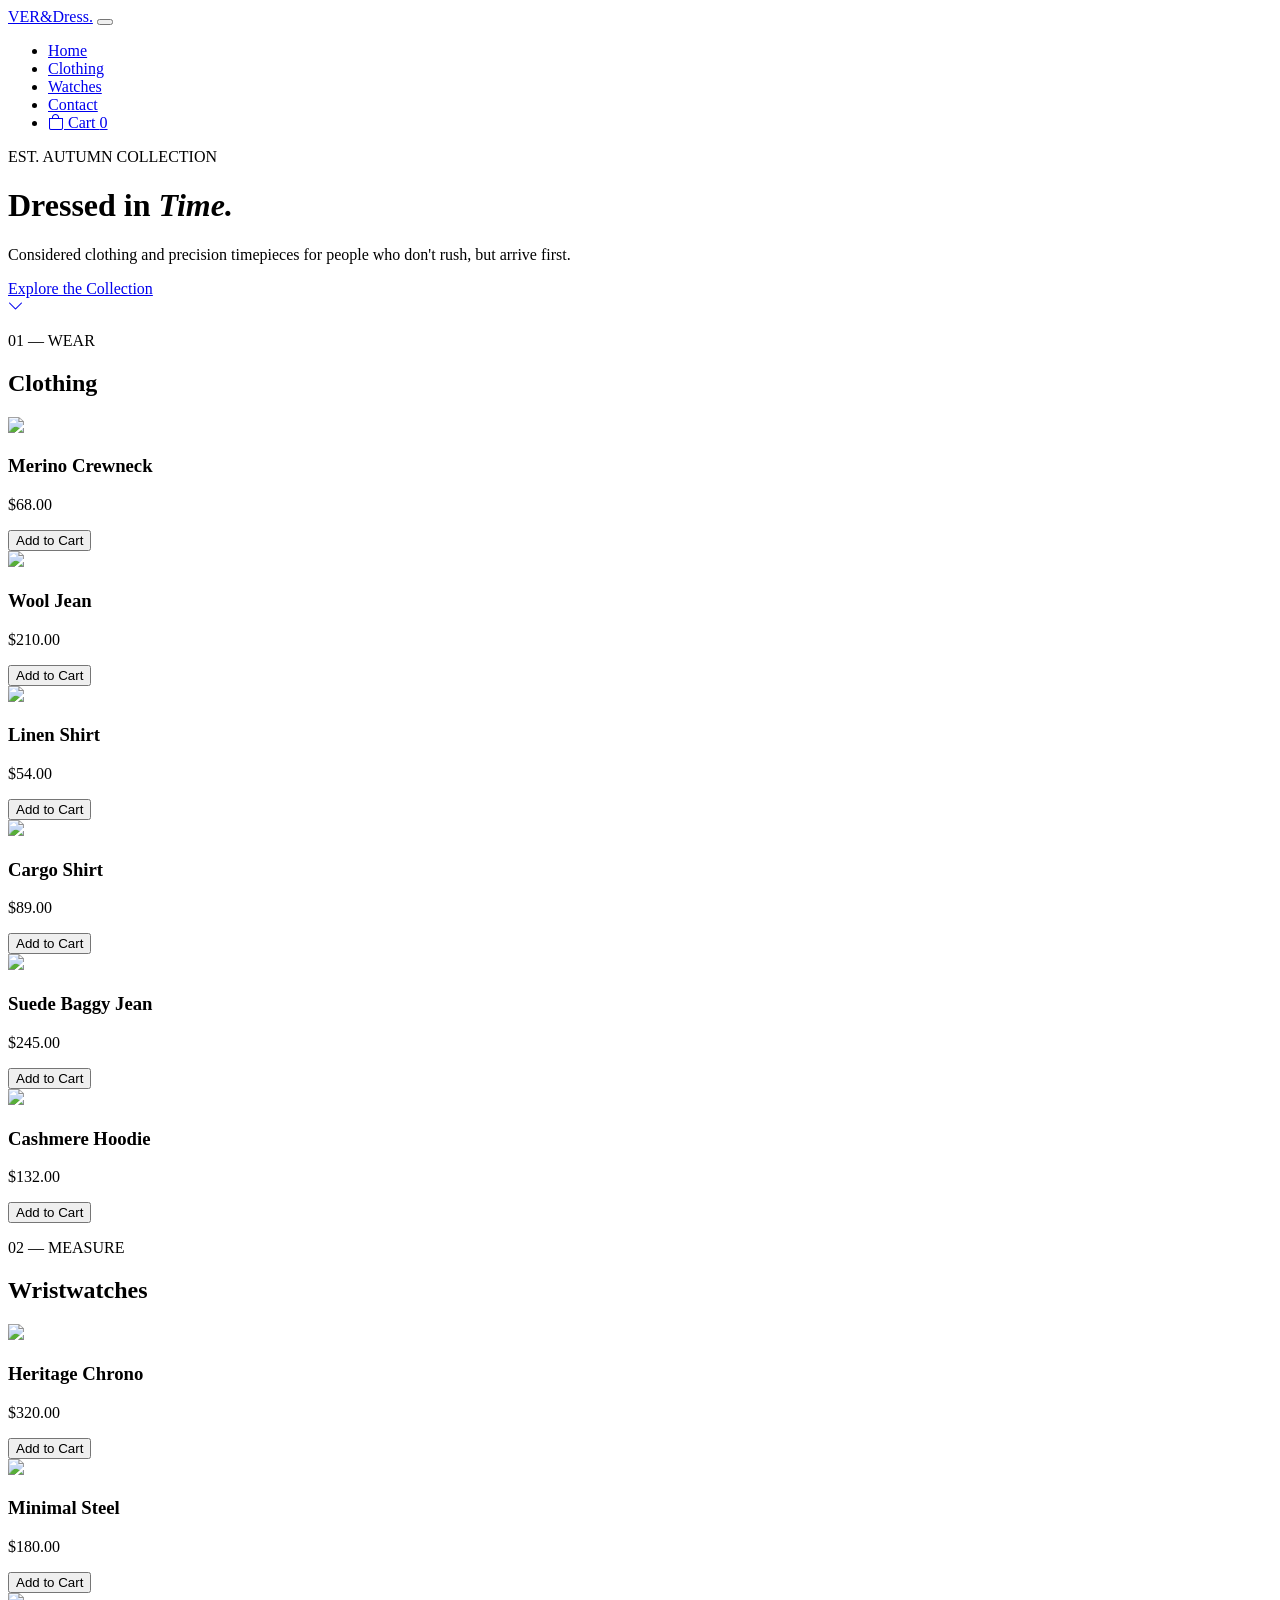
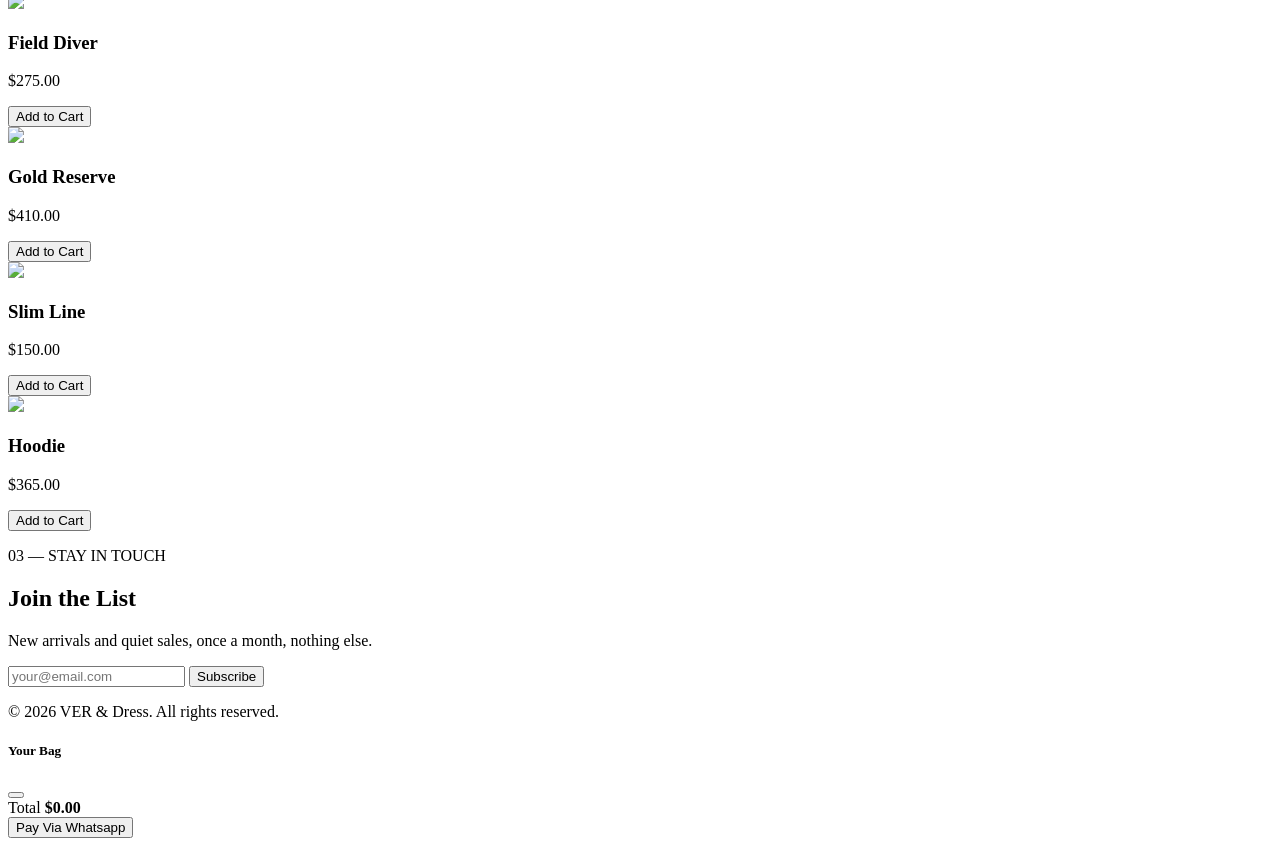
==== index.html @ 5bb6c285 "Add initial HTML structure for the website" ====
<!DOCTYPE html>
<html lang="en">
<head>
<meta charset="UTF-8">
<meta name="viewport" content="width=device-width, initial-scale=1.0">
<title>VER &amp; Dress — Clothing &amp; Timepieces</title>

<!-- Bootstrap 5 -->
<link rel="stylesheet" href="/css/bootstrap.min.css">

<!-- Icons -->
<link rel="stylesheet" href="https://cdn.jsdelivr.net/npm/bootstrap-icons@1.11.3/font/bootstrap-icons.css">
<!-- Fonts -->
<link rel="preconnect" href="https://fonts.googleapis.com">
<link href="https://fonts.googleapis.com/css2?family=Playfair+Display:wght@600;700;800&family=Inter:wght@400;500;600&display=swap" rel="stylesheet">

<link rel="stylesheet" href="new.css">
</head>
<body>

<!-- NAVBAR -->
<nav class="navbar navbar-expand-lg navbar-dark fixed-top" id="mainNav">
  <div class="container">
    <a class="navbar-brand" href="#home">VER<span>&amp;Dress.</span></a>

    <button class="navbar-toggler" type="button" data-bs-toggle="collapse" data-bs-target="#nav">
      <span class="navbar-toggler-icon"></span>
    </button>
    <div class="collapse navbar-collapse" id="nav">
      <ul class="navbar-nav ms-auto align-items-lg-center gap-lg-2">
        <li class="nav-item"><a class="nav-link" href="#home">Home</a></li>
        <li class="nav-item"><a class="nav-link" href="#clothing">Clothing</a></li>
        <li class="nav-item"><a class="nav-link" href="#watches">Watches</a></li>
        <li class="nav-item"><a class="nav-link" href="#contact">Contact</a></li>
        <li class="nav-item">
          <a class="nav-link cart-link" href="#" role="button" data-bs-toggle="offcanvas" data-bs-target="#cartOffcanvas" aria-controls="cartOffcanvas">
            <i class="bi bi-bag"></i> Cart <span class="badge" id="cartCount">0</span>
          </a>
        </li>
      </ul>
    </div>
  </div>
</nav>

<!-- HERO -->
<header id="home" class="hero d-flex align-items-center">
  <div class="hero-overlay"></div>
  <div class="container position-relative text-center reveal">
    <p class="eyebrow">EST. AUTUMN COLLECTION</p>
    <h1 class="hero-title">Dressed in <em>Time.</em></h1>
    <p class="hero-sub">Considered clothing and precision timepieces for people who don't rush, but arrive first.</p>
    <a href="#clothing" class="btn btn-gold btn-lg mt-3">Explore the Collection</a>
  </div>
  <a href="#clothing" class="scroll-cue"><i class="bi bi-chevron-down"></i></a>
</header>

<!-- CLOTHING -->
<section id="clothing" class="py-5 section-dark">
  <div class="container">
    <div class="section-head reveal">
      <p class="eyebrow">01 — WEAR</p>
      <h2>Clothing</h2>
    </div>
    <div class="row g-4">

      <div class="col-12 col-md-4 col-lg-4 reveal">
        <div class="product-card">
          <div><img src="./image/images (1)agy3.jpg" class="img-fluid col-lg-12"></div>
          <div class="product-body">
            <h3>Merino Crewneck</h3>
            <p class="price">$68.00</p>
            <button class="cart w-100" data-name="Merino Crewneck" data-price="68.00">Add to Cart</button>
          </div>
        </div>
      </div>

      <div class="col-12 col-md-4 reveal">
        <div class="product-card">
          <div><img src="./image/images (1)bagy2.jpg" class="img-fluid"></div>
          <div class="product-body">
            <h3>Wool Jean</h3>
            <p class="price">$210.00</p>
            <button class="cart w-100" data-name="Wool Jean" data-price="210.00">Add to Cart</button>
          </div>
        </div>
      </div>

      <div class="col-12 col-md-4 reveal">
        <div class="product-card">
          <div><img src="./image/images (1)lady.jpg" class="img-fluid"></div>
          <div class="product-body">
            <h3>Linen Shirt</h3>
            <p class="price">$54.00</p>
            <button class="cart w-100" data-name="Linen Shirt" data-price="54.00">Add to Cart</button>
          </div>
        </div>
      </div>

      <div class="col-12 col-md-4 reveal">
        <div class="product-card">
          <div><img src="./image/shirt.avif" class="img-fluid"></div>
          <div class="product-body">
            <h3>Cargo Shirt</h3>
            <p class="price">$89.00</p>
            <button class="cart w-100" data-name="Cargo Shirt" data-price="89.00">Add to Cart</button>
          </div>
        </div>
      </div>

      <div class="col-12 col-md-4 reveal">
        <div class="product-card">
          <div><img src="./image/images (1) baggy.jpg" class="img-fluid"></div>
          <div class="product-body">
            <h3>Suede Baggy Jean</h3>
            <p class="price">$245.00</p>
            <button class="cart w-100" data-name="Suede Baggy Jean" data-price="245.00">Add to Cart</button>
          </div>
        </div>
      </div>

      <div class="col-12 col-md-4 reveal">
        <div class="product-card">
          <div><img src="./image/shopping.avif" class="img-fluid"></div>
          <div class="product-body">
            <h3>Cashmere Hoodie</h3>
            <p class="price">$132.00</p>
            <button class="cart w-100" data-name="Cashmere Hoodie" data-price="132.00">Add to Cart</button>
          </div>
        </div>
      </div>

    </div>
  </div>
</section>

<!-- WATCHES -->
<section id="watches" class="py-5 section-light">
  <div class="container">
    <div class="section-head reveal">
      <p class="eyebrow">02 — MEASURE</p>
      <h2>Wristwatches</h2>
    </div>
    <div class="row g-4">

      <div class="col-12 col-md-4 reveal">
        <div class="product-card watch">
          <div><img src="./image/downloadwatcg.avif" class="img-fluid"></div>
          <div class="product-body">
            <h3>Heritage Chrono</h3>
            <p class="price">$320.00</p>
            <button class="cart w-100" data-name="Heritage Chrono" data-price="320.00">Add to Cart</button>
          </div>
        </div>
      </div>

      <div class="col-12 col-md-4 reveal">
        <div class="product-card watch">
          <div><img src="./image/images (1)watch6.jpg" class="img-fluid"></div>
          <div class="product-body">
            <h3>Minimal Steel</h3>
            <p class="price">$180.00</p>
            <button class="cart w-100" data-name="Minimal Steel" data-price="180.00">Add to Cart</button>
          </div>
        </div>
      </div>

      <div class="col-12 col-md-4 reveal">
        <div class="product-card watch">
          <div><img src="./image/shopping (1).avif" class="img-fluid"></div>
          <div class="product-body">
            <h3>Field Diver</h3>
            <p class="price">$275.00</p>
            <button class="cart w-100" data-name="Field Diver" data-price="275.00">Add to Cart</button>
          </div>
        </div>
      </div>

      <div class="col-12 col-md-4 reveal">
        <div class="product-card watch">
          <div><img src="./image/images (1)watch6.jpg" class="img-fluid"></div>
          <div class="product-body">
            <h3>Gold Reserve</h3>
            <p class="price">$410.00</p>
            <button class="cart w-100" data-name="Gold Reserve" data-price="410.00">Add to Cart</button>
          </div>
        </div>
      </div>

      <div class="col-12 col-md-4 reveal">
        <div class="product-card watch">
          <div><img src="./image/shopping (1).avif" class="img-fluid"></div>
          <div class="product-body">
            <h3>Slim Line</h3>
            <p class="price">$150.00</p>
            <button class="cart w-100" data-name="Slim Line" data-price="150.00">Add to Cart</button>
          </div>
        </div>
      </div>

      <div class="col-12 col-md-4 reveal">
        <div class="product-card watch">
          <div><img src="./image/shopping.avif" class="img-fluid"></div>
          <div class="product-body">
            <h3>Hoodie</h3>
            <p class="price">$365.00</p>
            <button class="cart w-100" data-name="Hoodie" data-price="365.00">Add to Cart</button>
          </div>
        </div>
      </div>

    </div>
  </div>
</section>

<!-- CONTACT / NEWSLETTER -->
<section id="contact" class="py-5 section-dark text-center">
  <div class="container reveal">
    <p class="eyebrow">03 — STAY IN TOUCH</p>
    <h2>Join the List</h2>
    <p class="hero-sub mb-4">New arrivals and quiet sales, once a month, nothing else.</p>
    <form class="newsletter mx-auto" onsubmit="return false;">
      <input type="email" placeholder="your@email.com" required>
      <button class="btn btn-gold" type="submit">Subscribe</button>
    </form>
  </div>
</section>

<footer class="footer text-center py-4">
  <p class="mb-0">&copy; 2026 VER &amp; Dress. All rights reserved.</p>
</footer>

<!-- CART OFFCANVAS (Bootstrap component — handles open/close/backdrop itself) -->
<div class="offcanvas offcanvas-end" tabindex="-1" id="cartOffcanvas" aria-labelledby="cartOffcanvasLabel">
  <div class="offcanvas-header">
    <h5 class="offcanvas-title" id="cartOffcanvasLabel">Your Bag</h5>
    <button type="button" class="btn-close" data-bs-dismiss="offcanvas" aria-label="Close"></button>
  </div>
  <div class="offcanvas-body d-flex flex-column">
    <div id="cartItems" class="flex-grow-1"></div>
    <div class="border-top pt-3 mt-2">
      <div class="d-flex justify-content-between mb-3">
        <span>Total</span>
        <strong id="cartTotal">$0.00</strong>
      </div>
      <button onclick="pay()" class="btn btn-gold w-100">Pay Via Whatsapp</button>
    </div>
  </div>
</div>

<div class="toast-note" id="toastNote"></div>

<script src="/js/bootstrap.bundle.js"></script>
<script src="new.js"></script>
</body>
</html>
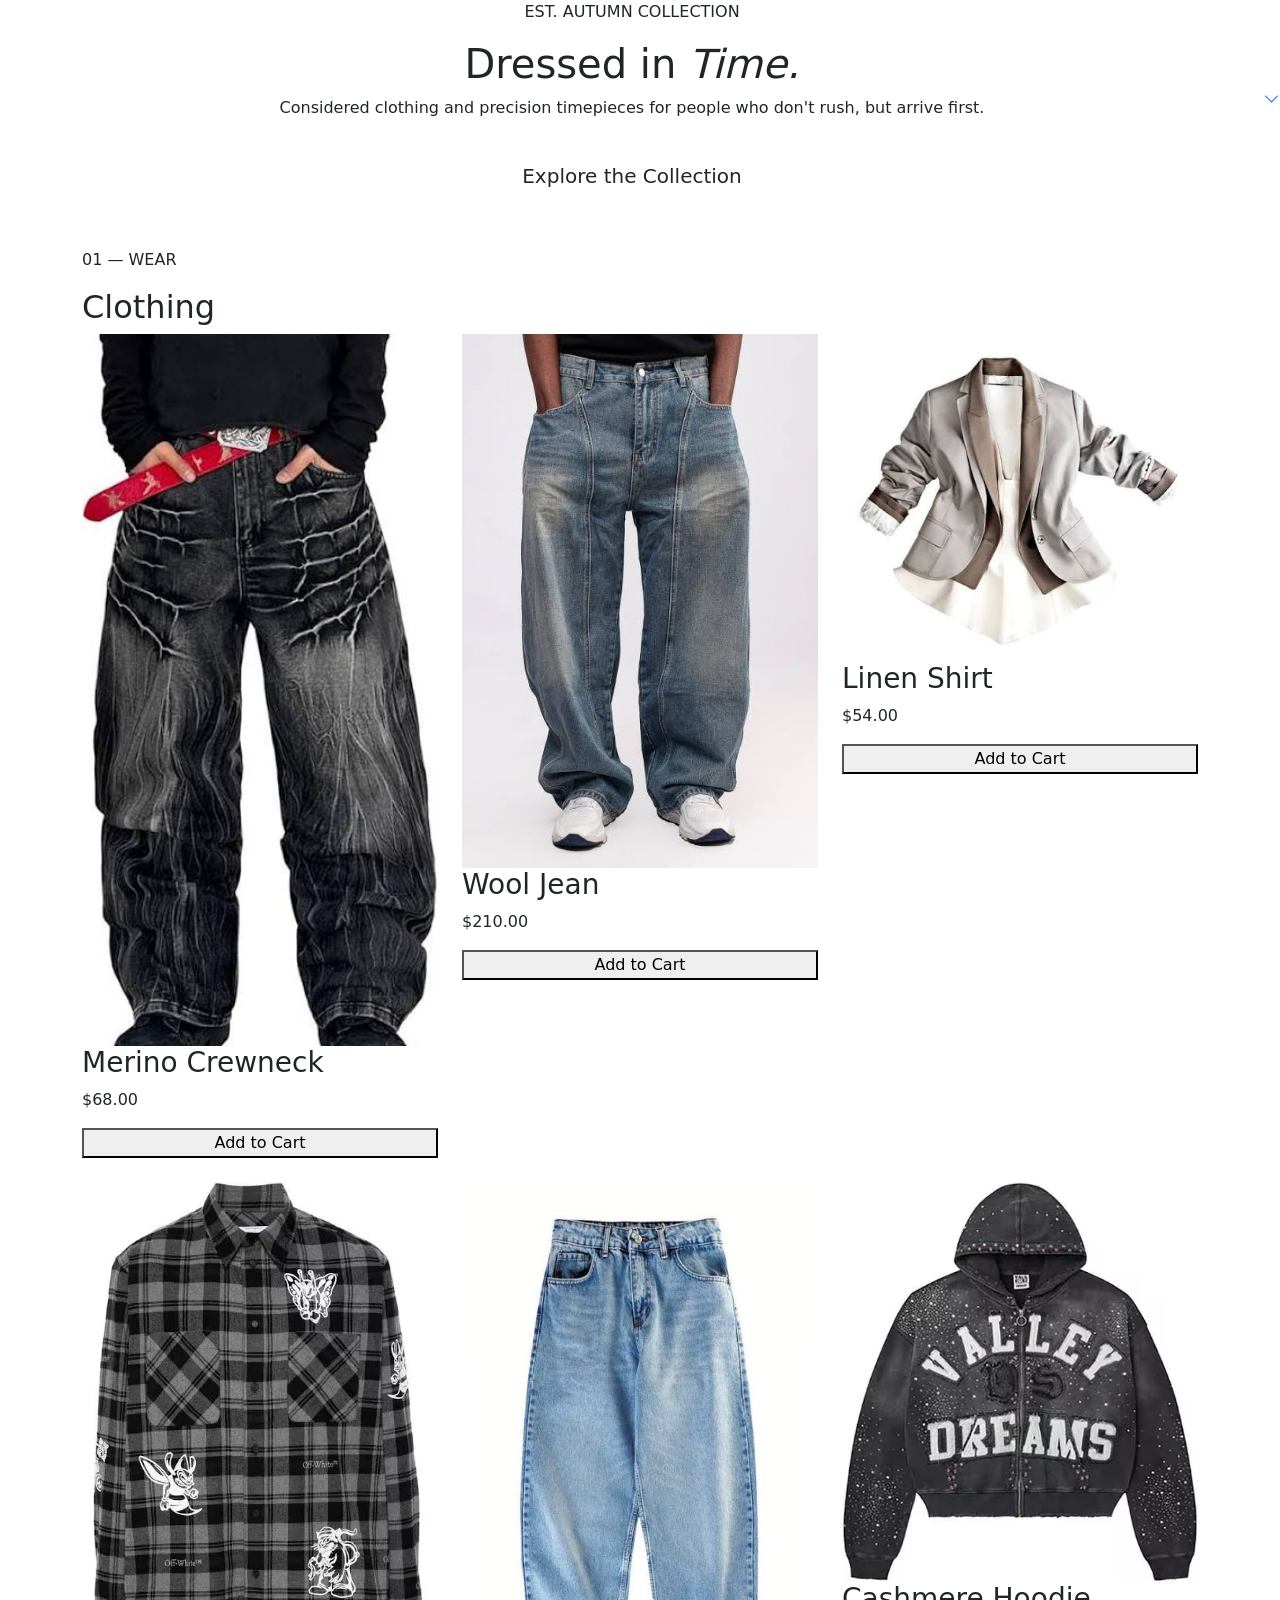
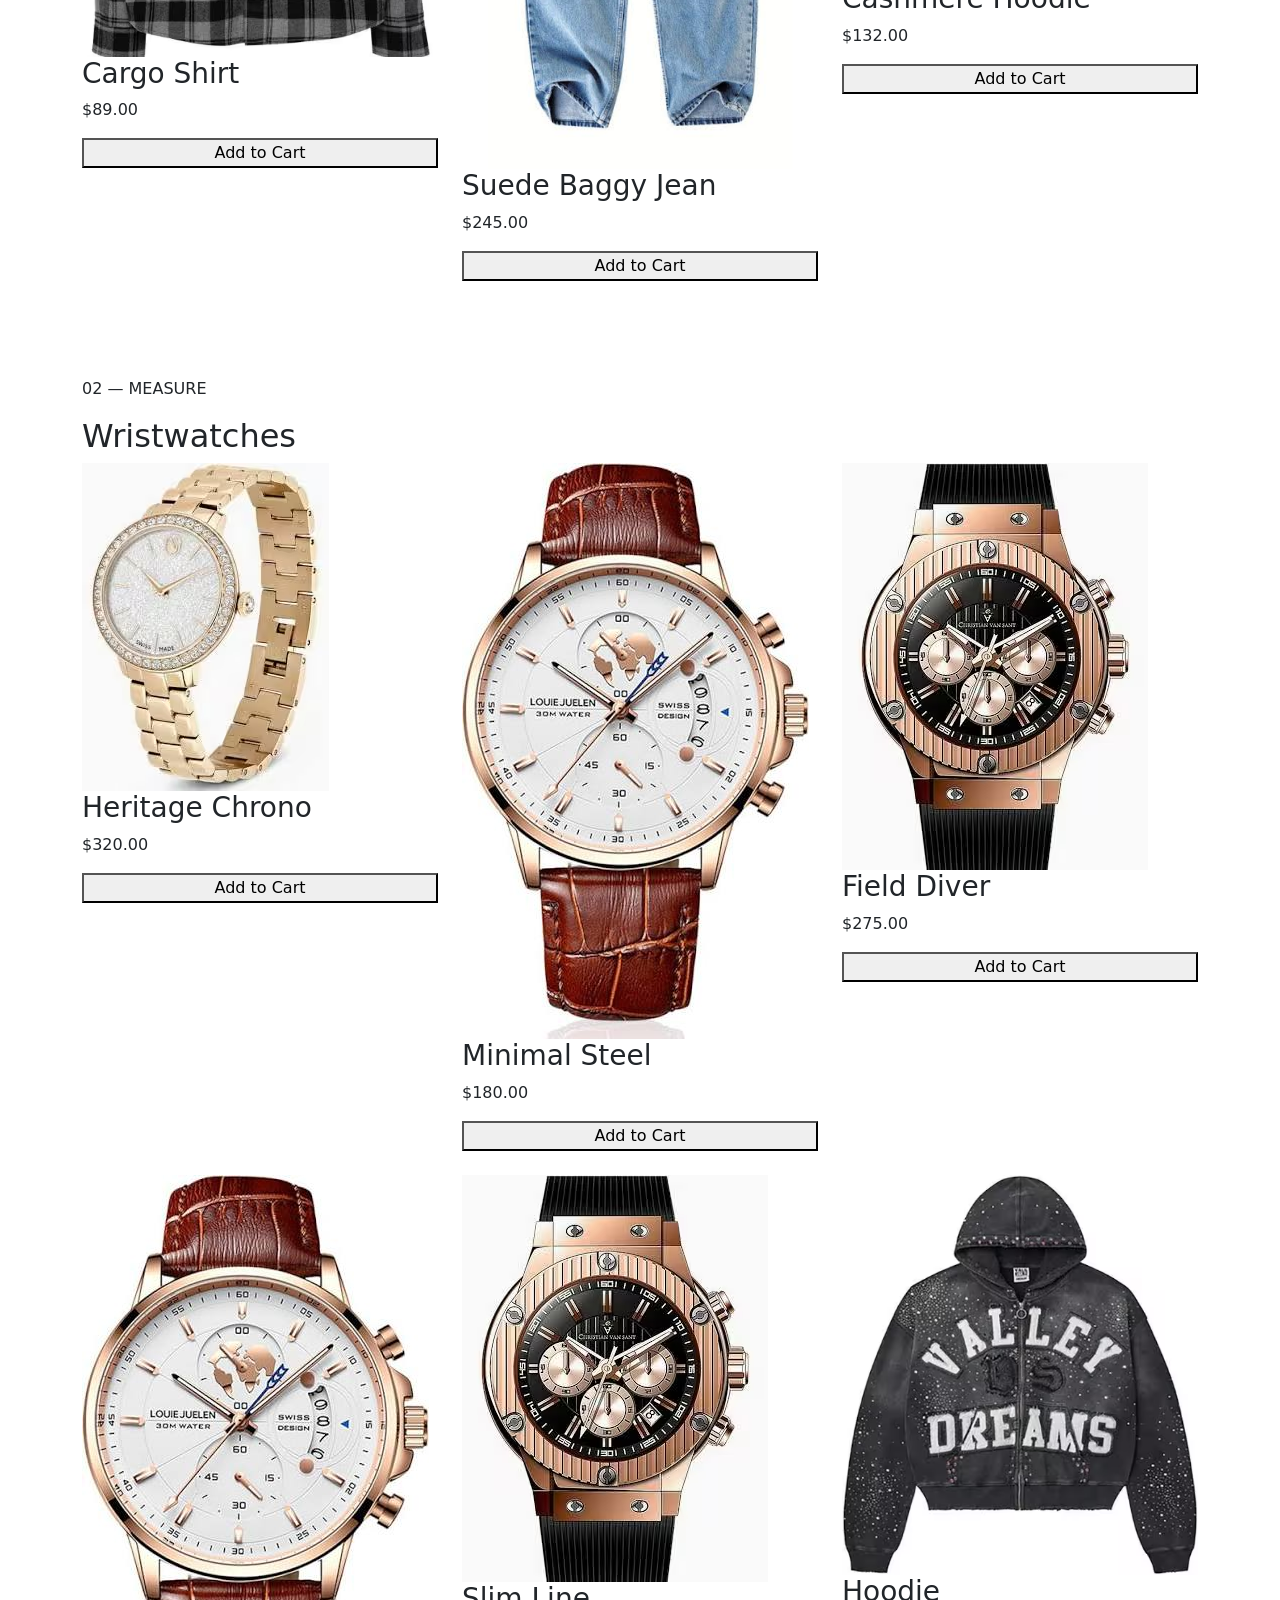
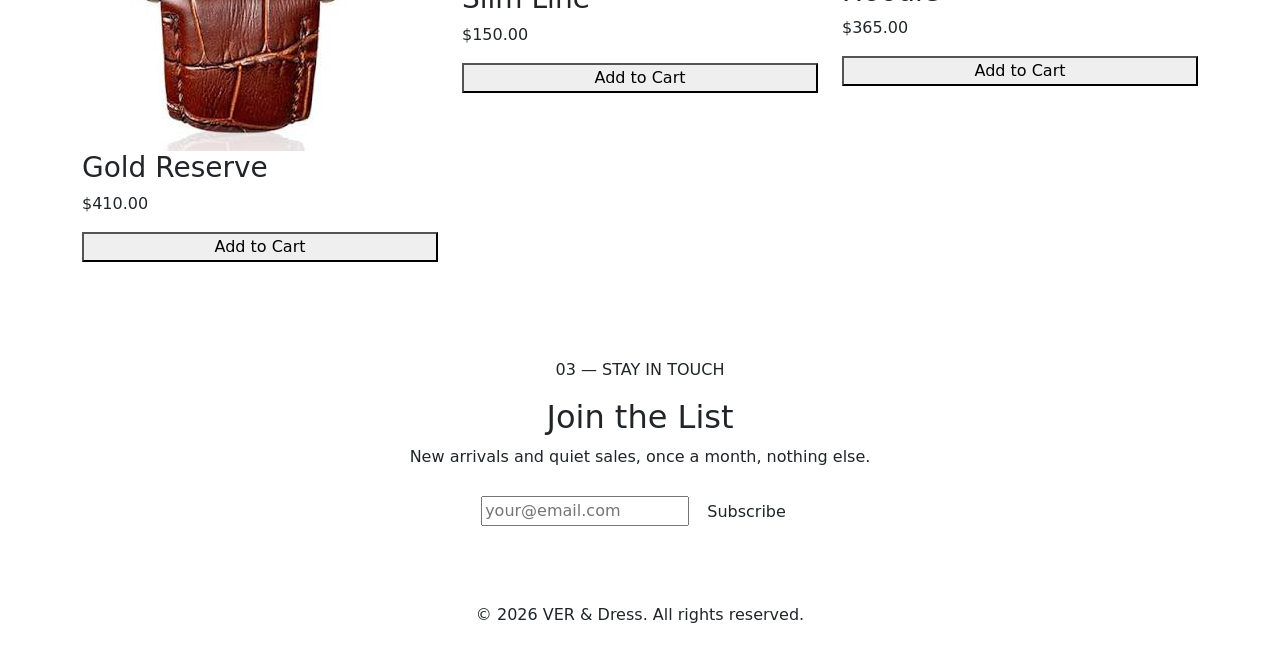
==== commit d0dbea41: "Update Bootstrap links to use CDN" ====
--- a/index.html
+++ b/index.html
@@ -6,7 +6,7 @@
 <title>VER &amp; Dress — Clothing &amp; Timepieces</title>
 
 <!-- Bootstrap 5 -->
-<link rel="stylesheet" href="/css/bootstrap.min.css">
+<link href="https://cdn.jsdelivr.net/npm/bootstrap@5.3.8/dist/css/bootstrap.min.css" rel="stylesheet">
 
 <!-- Icons -->
 <link rel="stylesheet" href="https://cdn.jsdelivr.net/npm/bootstrap-icons@1.11.3/font/bootstrap-icons.css">
@@ -249,7 +249,7 @@
 
 <div class="toast-note" id="toastNote"></div>
 
-<script src="/js/bootstrap.bundle.js"></script>
+<script src="https://cdn.jsdelivr.net/npm/bootstrap@5.3.8/dist/js/bootstrap.bundle.min.js"></script>
 <script src="new.js"></script>
 </body>
 </html>
